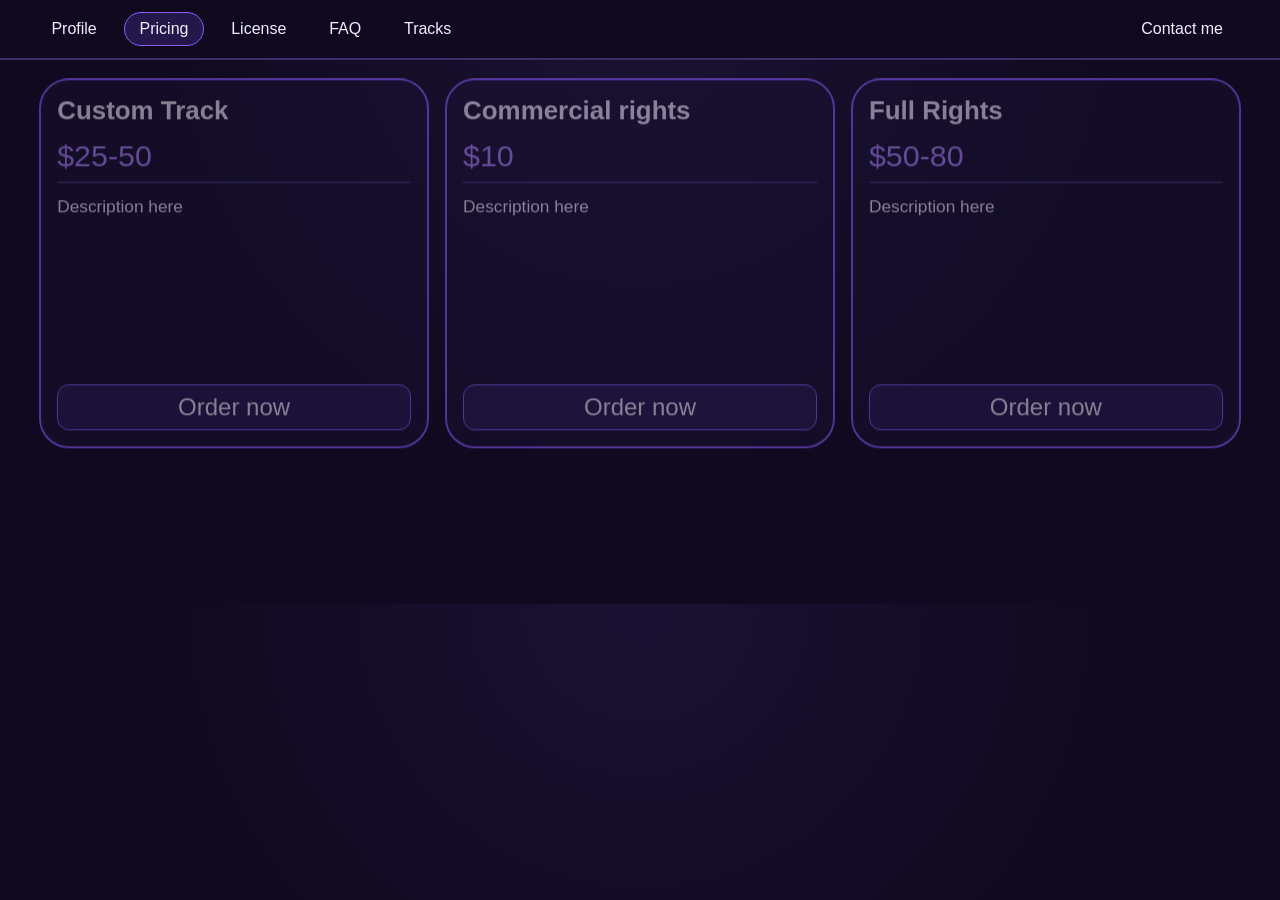
==== pricing.html @ 58c5ca67 "Add files via upload" ====
<!DOCTYPE html>
<html lang="en">
<head>
  <meta charset="UTF-8">
  <meta name="viewport" content="width=device-width, initial-scale=1.0">
  <meta http-equiv="refresh" content="0; url=./index.html#pricing">
  <title>Redirecting...</title>
</head>
<body>
  <p>Redirecting to <a href="./index.html#pricing">Pricing section</a>...</p>
</body>
</html>
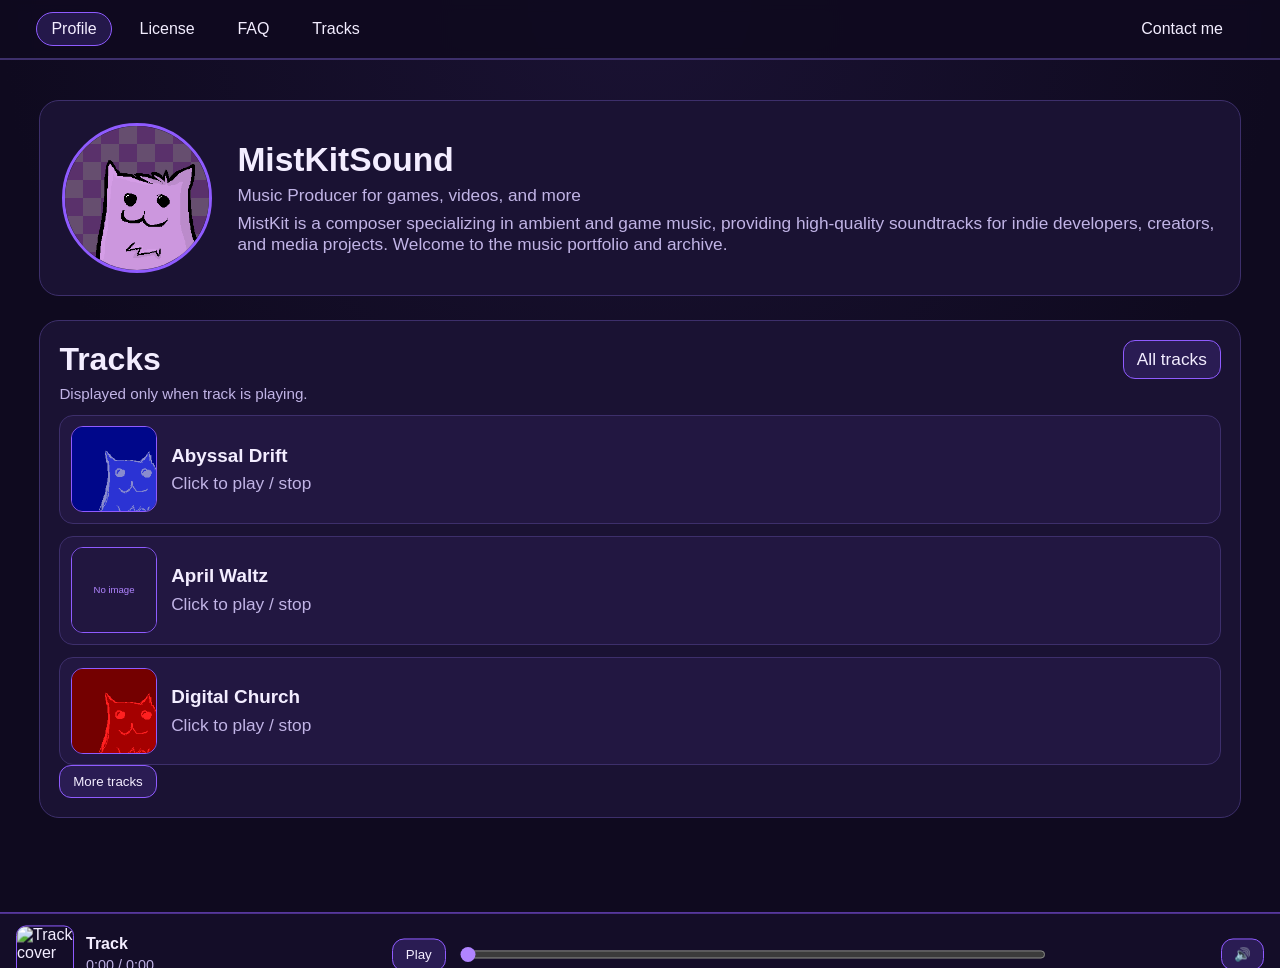
==== commit f07cb033: "Add files via upload" ====
--- a/pricing.html
+++ b/pricing.html
@@ -3,10 +3,10 @@
 <head>
   <meta charset="UTF-8">
   <meta name="viewport" content="width=device-width, initial-scale=1.0">
-  <meta http-equiv="refresh" content="0; url=./index.html#pricing">
+  <meta http-equiv="refresh" content="0; url=./index.html">
   <title>Redirecting...</title>
 </head>
 <body>
-  <p>Redirecting to <a href="./index.html#pricing">Pricing section</a>...</p>
+  <p>Redirecting to <a href="./index.html">MistKitSound</a>...</p>
 </body>
 </html>
